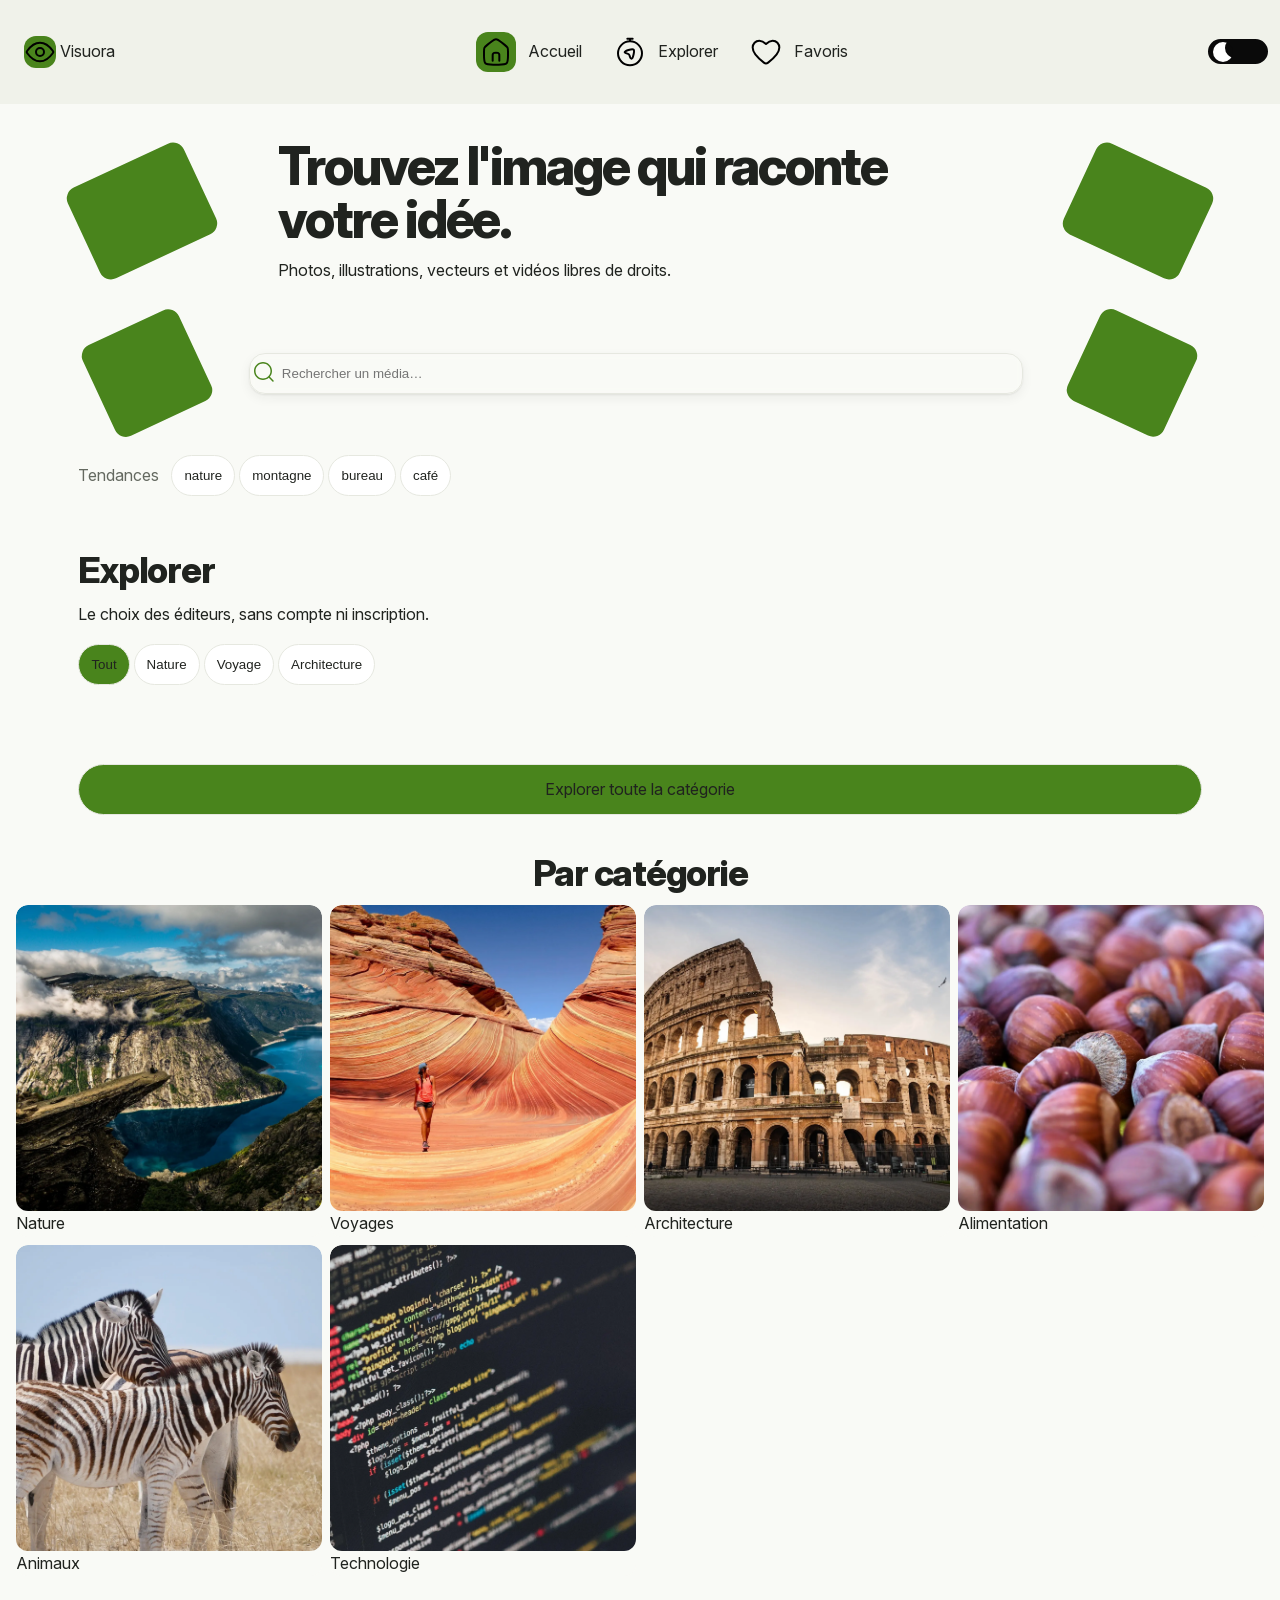
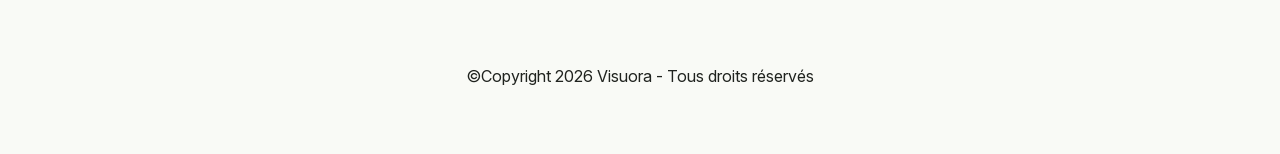
==== index.html @ 0658a121 "feat: bouton de changement de theme et etat par defaut du bouton en fonction du theme systeme" ====
<!DOCTYPE html>
<html lang="fr">
<head>
    <meta charset="UTF-8">
    <meta name="viewport" content="width=device-width, initial-scale=1.0">
    <meta name="description" content="Trouvez des photos et vidéos en haute résolution.">
    <meta name="google" content="notranslate">
    <link rel="preload" href="assets/fonts/InterVariable.woff2" as="font" type="font/woff2" crossorigin>
    <link rel="stylesheet" href="css/main.css">
    <title>Accueil - Visuora</title>
</head>
<body>

    <header class="flex-around">

        <div class="flex-center hamburger-container">
            <label class="burger" for="burger">
                <input type="checkbox" id="burger">
                <span></span>
                <span></span>
                <span></span>
            </label>
            <a href="index.html" class="flex-center-y logo" title="Accueil">
                <img src="assets/icons/eye.svg" class="icone" alt="icône d'un oeil">
                Visuora
            </a>
        </div>

        <label for="burger" class="menu-overlay" aria-label="Fermer le menu"></label>

        <nav class="navbar">
            <ul class="flex-around navbar-link">
                <li>
                    <a href="index.html" aria-current="page" title="Accueil">
                        <img src="assets/icons/house.svg" class="icone" alt="icône d'une maison">    
                        Accueil
                    </a>
                </li>
                <li>
                    <a href="explorer.html" title="Explorer">
                        <img src="assets/icons/compass.svg" class="icone" alt="icône d'une boussole">
                        Explorer
                    </a>
                </li>
                <li>
                    <a href="favoris.html" title="Favoris">
                        <img src="assets/icons/heart.svg" class="icone" alt="icône d'un coeur">
                        Favoris
                    </a>
                </li>
            </ul>
        </nav>

        <!-- changement de theme  -->
        <div class="toggle-switch">
            <label class="switch-label">
                <input type="checkbox" aria-label="theme sombre" class="checkbox">
                <span class="slider"></span>
            </label>
        </div>  
    </header>

    <main>
        <!-- hero section  -->
        <section class="hero" aria-labelledby="titre-hero">
            <div class="m-90 flex-center">
                <div class="hero-card hero-card-left"></div>
                <div class="hero-title">
                    <h1 id="titre-hero">Trouvez l'image qui raconte votre idée.</h1>
                    <p>Photos, illustrations, vecteurs et vidéos libres de droits.</p>
                </div>
                <div class="hero-card hero-card-right"></div>
            </div>

            <!-- champ de recherche des médias  -->
            <div class="rechercher m-90">
                <form class="flex-center-y" role="search" action="explore.html">
                    <div class="hero-card hero-card-left"></div>
                    <div class="search-bar">
                        <svg viewBox="0 0 24 24" aria-hidden="true" class="search-icon">
                            <g>
                                <path
                                    d="M21.53 20.47l-3.66-3.66C19.195 15.24 20 13.214 20 11c0-4.97-4.03-9-9-9s-9 4.03-9 9 4.03 9 9 9c2.215 0 4.24-.804 5.808-2.13l3.66 3.66c.147.146.34.22.53.22s.385-.073.53-.22c.295-.293.295-.767.002-1.06zM3.5 11c0-4.135 3.365-7.5 7.5-7.5s7.5 3.365 7.5 7.5-3.365 7.5-7.5 7.5-7.5-3.365-7.5-7.5z"
                                ></path>
                            </g>
                        </svg>
                        <input type="search" id="input-search" name="q" placeholder="Rechercher un média…" aria-label="Rechercher des médias">
                    </div>
                    <div class="hero-card hero-card-right"></div>
                </form>
            </div>

            <!-- bouttons de filtres  -->
            <div class="container-btn flex-center-y m-90">
                <span class="tendance">Tendances</span>
                <button type="button" class="btn">nature</button>
                <button type="button" class="btn">montagne</button>
                <button type="button" class="btn">bureau</button>
                <button type="button" class="btn">café</button>
            </div>
        </section>

        <!-- section exploration  -->
        <section class="exploration" aria-labelledby="titre-exploration">
            <div class="m-90">
                <h2 id="titre-exploration">Explorer</h2>
                <p>Le choix des éditeurs, sans compte ni inscription.</p>
            </div>

            <div class="container-btn flex-center-y m-90">
                <button type="button" class="btn actif">Tout</button>
                <button type="button" class="btn">Nature</button>
                <button type="button" class="btn">Voyage</button>
                <button type="button" class="btn">Architecture</button>
            </div>

            <!-- gallerie photo  -->
            <div class="exploration-carte m-90 grid-cols-2">
                <div class="gallery">
                    <div class="gallery-image">
                        <img loading="lazy" width="150" height="250" decoding="async" src="assets/img/adam-kring-3DuBZ3OjFNc-unsplash.webp" alt="">
                        <div class="icone-container flex-between">
                            <button type="button" class="btn-icone " aria-pressed="false" aria-label="like">
                                <svg aria-hidden="true" xmlns="http://www.w3.org/2000/svg" viewBox="0 0 24 24" class="icone-coeur">
                                    <path fill="none" stroke="currentColor" stroke-linecap="round" stroke-linejoin="round" stroke-width="2" d="M4.318 6.318a4.5 4.5 0 0 0 0 6.364L12 20.364l7.682-7.682a4.5 4.5 0 0 0-6.364-6.364L12 7.636l-1.318-1.318a4.5 4.5 0 0 0-6.364 0"/>
                                </svg>
                            </button>
                            <button type="button" class="btn-icone flex-between" aria-pressed="false" aria-label="favori">
                                <svg aria-hidden="true" xmlns="http://w3.org" viewBox="0 0 24 24" class="icone-favoris">
                                    <path fill="none" stroke="currentColor" stroke-linecap="round" stroke-linejoin="round" stroke-width="2" d="M5 3h14a2 2 0 0 1 2 2v16l-7-3.5L5 21V5a2 2 0 0 1 2-2z"/>
                                </svg>
                            </button>
                        </div>
                    </div>
                </div>
                <a href="explorer.html" class="btn btn-search" title="Rechercher">Explorer toute la catégorie</a>
            </div>
        </section>

        <!-- section recherce par catégorie  -->
        <section class="categorie" aria-labelledby="titre-categorie">
            <div class="m-90">
                <h2 id="titre-categorie" class="text-center">Par catégorie</h2>
            </div>
            <div class="grid-cols-2 categorie-carte">
                <!-- 1ere carte  -->
                <article class="card">
                    <div class="card-image">
                        <a class="card-link" href="explorer.html" aria-label="Voir le détail : paysage vert">
                            <figure class="card-figure">
                                <img src="assets/img/nature.webp" width="165" height="130" alt="bord de montagne avec un océan tout bas" loading="lazy" decoding="async">
                                <figcaption>Nature</figcaption>
                            </figure>
                        </a>
                    </div>
                </article>

                <!-- 2eme carte  -->
                <article class="card">
                    <div class="card-image">
                        <a class="card-link" href="explorer.html" aria-label="Voir le détail : paysage de voyage">
                            <figure class="card-figure">
                                <img src="assets/img/voyage.webp" width="165" height="130" alt="voyageuse dans un désert" loading="lazy">
                                <figcaption>Voyages</figcaption>
                            </figure>
                        </a>
                    </div>
                </article>

                <!-- 3eme carte  -->
                <article class="card">
                    <div class="card-image">
                        <a class="card-link" href="explorer.html" aria-label="Voir le détail : paysage architectural">
                            <figure class="card-figure">
                                <img src="assets/img/architecture.webp" width="165" height="130" alt="rome" loading="lazy">
                                <figcaption>Architecture</figcaption>
                            </figure>
                        </a>
                    </div>
                </article>

                <!-- 4eme carte  -->
                <article class="card">
                    <div class="card-image">
                        <a class="card-link" href="explorer.html" aria-label="Voir le détail : alimentation">
                            <figure class="card-figure">
                                <img src="assets/img/alimentation.webp" width="165" height="130" alt="bétrave" loading="lazy">
                                <figcaption>Alimentation</figcaption>
                            </figure>
                        </a>
                    </div>
                </article>

                <!-- 5eme carte  -->
                <article class="card">
                    <div class="card-image">
                        <a class="card-link" href="explorer.html" aria-label="Voir le détail : alimentation">
                            <figure class="card-figure">
                                <img src="assets/img/animaux.webp" width="165" height="130" alt="deux zébres" loading="lazy">
                                <figcaption>Animaux</figcaption>
                            </figure>
                        </a>
                    </div>
                </article>

                <!-- 6eme carte  -->
                <article class="card">
                    <div class="card-image">
                        <a class="card-link" href="explorer.html" aria-label="Voir le détail : alimentation">
                            <figure class="card-figure">
                                <img src="assets/img/technologie.webp" width="165" height="130" alt="lignes de code informatique en php" loading="lazy">
                                <figcaption>Technologie</figcaption>
                            </figure>
                        </a>
                    </div>
                </article>
            </div>
        </section>
    </main>

    <footer>
        <p class="text-center">
            &copy;Copyright 2026 Visuora - Tous droits réservés
        </p>
    </footer>

    <script src="js/main.js"></script>
</body>
</html>
---- css/main.css ----
@import url('variables.css');
@import url('utilities/utils.css');
@import url('components/navbar.css');
@import url('components/cartes.css');
@import url('components/buttons.css');

* {
    margin: 0;
    padding: 0;
    box-sizing: border-box;
}

body {
    font-family: var(--font-family);
    font-size: var(--text-body);
    line-height: var(--leading-body);
    background-color: var(--clr-bg);
    color: var(--clr-texte);
}

h1 {
    font-size: var(--text-h1);
    line-height: var(--leading-tight);
    font-weight: 800;
    letter-spacing: -0.04em;
    margin-bottom: var(--space-3);
}

h2 {
    font-size: var(--text-h2);
    line-height: 1.05;
    font-weight: 800;
    letter-spacing: -0.035em;
    margin-bottom: var(--space-3);
}

h3 {
    font-size: var(--text-h3);
    line-height: var(--leading-snug);
    font-weight: 700;
    letter-spacing: -0.02em;
    margin-bottom: var(--space-3);
}

img {
    display: block;
    max-width: 100%;
    height: auto;
    object-fit: cover;
    aspect-ratio: 1 / 1;
}

header {
    z-index: var(--z-header);
    background-color: var(--clr-surface-2);
    width: 100%;
    gap: var(--space-9);
    padding: var(--space-5) 0;
}

.hamburger-container {
    gap: var(--space-3);
}

.burger {
    display: none;
}

.logo {
    gap: var(--space-1);
}

img.icone {
    color: var(--clr-texte);
}

.logo img {
    background-color: var(--clr-accent);
    border-radius: var(--radius-card);
}

ul {
    list-style: none;
}

a {
    text-decoration: none;
    color: var(--clr-texte);
}

a[aria-current="page"] img {
    background-color: var(--clr-accent);
    padding: var(--space-1);
    border-radius: var(--radius-card);
}

a:focus-visible {
    outline: 3px solid var(--clr-accent);
    outline-offset: 2px;
}

section {
    margin: var(--space-2) auto;
    padding: var(--space-4);
}

.hero-title {
    padding: var(--space-2) var(--space-5);
}

.hero-card {
    display: none;
    width: 150px;
    height: 100px;
    background-color: var(--clr-accent);
    border-radius: var(--radius-card);
}

.hero-card-left {
    margin-right: var(--space-7);
    transform: rotate(-25deg);
}

.hero-card-right {
    margin-left: var(--space-7);
    transform: rotate(25deg);
}

.rechercher {
    margin-top: var(--space-4);
    margin-bottom: var(--space-4);
    padding: var(--space-4);
}

input {
    width: 100%;
    backdrop-filter: blur(4px);
    background: transparent;
    border: 1px solid var(--clr-border);
    padding: var(--space-3) var(--space-6);
    border-radius: var(--radius-panel);
    box-shadow: var(--shadow-sm);
}

input:focus {
    outline: 1px solid var(--clr-focus);
}

.search-bar {
    width: 100%;
    position: relative;
    margin-right: var(--space-2);
}

.search-icon {
    position: absolute;
    left: 3px;
    top: 7px;
    fill: var(--clr-accent);
    width: var(--space-5);
    height: var(--space-5);
    pointer-events: none;
    z-index: 1;
}

.grid-cols-2 .gallery {
    grid-column: span 2;
}

.gallery {
    column-count: 2;
    column-gap: var(--space-3);
}

.gallery-image {
    position: relative;
    break-inside: avoid;
    margin-bottom: var(--space-3);
    cursor: pointer;
    filter: brightness(1);
    transition: filter var(--transition-fast);
}

.gallery-image:focus-within .btn-icone {
    opacity: 1;
}

.gallery-image img {
    width: 100%;
    aspect-ratio: auto;
}

.icone-container {
    position: absolute;
    bottom: 0;
    gap: var(--space-2);
    width: 100%;
}

.btn-icone svg {
    width: var(--text-body);
    height: var(--text-body);
}

.container-btn {
    margin-top: var(--space-4);
    margin-bottom: var(--space-4);
}

.actif {
    background-color: var(--clr-accent);
    color: var(--clr-texte);
}

.tendance {
    color: var(--clr-texte-muet);
    padding-right: var(--space-2);
}

footer {
    padding: var(--space-8);
    margin-bottom: var(--space-8);
}

/* applique le filtre sur le conteneur de l'image de la galerie et 
fait apparaitre les boutons like et si l'appareil possede un pointeur pour survoler
les elements  */
@media (hover: hover) {

    .btn-icone {
        opacity: 0;
    }

    .gallery-image:focus-within .btn-icone,
    .gallery-image:hover .btn-icone {
        opacity: 1;
    }

    .gallery-image:hover,
    .gallery-image:focus-within {
        filter: brightness(.6);
    }
}

@media screen and (min-width: 768px) {
    header.flex-around {
        justify-content: space-between;
    }

    .hamburger-container {
        margin-left: var(--space-5);
        gap: var(--space-4);
    }

    .burger {
        display: block;
    }

    /* le voile sombre */
    .menu-overlay {
        position: fixed;
        inset: 0;
        background-color: var(--clr-overlay);
        opacity: 0;
        visibility: hidden;
        transition: opacity var(--transition-slow),
            visibility var(--transition-slow);
        z-index: calc(var(--z-popover) - 2);
    }

    /* verifie que la checkbox dans le container hamburger est checké pour 
    faire apparaitre le menu hamburger au dessus de la navbar  */
    .hamburger-container:has(#burger:checked) .burger {
        position: fixed;
        top: var(--space-6);
        left: var(--space-5);
        z-index: var(--z-popover);
    }

    /* fait apparaitre le voile sombre si #burger est checké et que 
    menu-overlay est un oncle de la checkobx */
    .hamburger-container:has(#burger:checked)~.menu-overlay {
        opacity: 1;
        visibility: visible;
    }

    /* affiche la barre de naviagation à gauche  */
    .navbar {
        position: fixed;
        left: 0;
        height: 100vh;
        max-width: 220px;
        padding-top: var(--space-9);
        transform: translateX(-100%);
        transition: transform var(--transition-slow);
        z-index: calc(var(--z-popover) - 1);
        background-color: var(--clr-bg);
    }

    .hamburger-container:has(#burger:checked)~.navbar {
        transform: translateX(0);
    }

    .navbar-link {
        display: flex;
        flex-direction: column;
        align-items: start;
        padding-left: var(--space-6);
        gap: var(--space-6);
    }

    .navbar-link img {
        display: inline;
        margin-top: var(--space-3);
    }

    .navbar-link li a {
        display: flex;
        align-items: center;
        gap: var(--space-2);
    }

    .toggle-switch {
        margin-right: var(--space-3);
    }

    .hero {
        margin-top: var(--space-3);
    }

    .hero-card {
        display: block;
    }

    .categorie-carte {
        grid-template-columns: repeat(4, 1fr);
    }
}

@media screen and (min-width: 960px) {

    header.flex-around {
        position: sticky;
        top: 0;
    }

    .burger {
        display: none;
    }

    .navbar {
        position: static;
        background-color: transparent;
        border-top: none;
        width: auto;
        transform: translateX(0);
        padding: 0;
        transition: none;
        z-index: auto;
        height: auto;
        margin: 0 auto;
    }

    .navbar-link {
        display: flex;
        flex-direction: row;
        justify-content: center;
        align-items: center;
        padding-left: 0;
        padding-top: var(--space-2);
        gap: var(--space-6);
    }

    .navbar-link li {
        flex-shrink: 0;
    }

    .navbar-link li a {
        display: inline-flex;
        align-items: center;
        justify-content: center;
        gap: var(--space-3);
        white-space: nowrap;
    }

    .navbar-link img {
        margin-top: 0;
        margin-left: 0;
    }

    #select-wrapper {
        margin-left: var(--space-4);
    }

    .gallery {
        column-count: 4;
    }

    .btn-icone svg {
        width: var(--text-h2);
        height: var(--text-h2);
    }

    footer {
        margin-bottom: 0;
    }

}
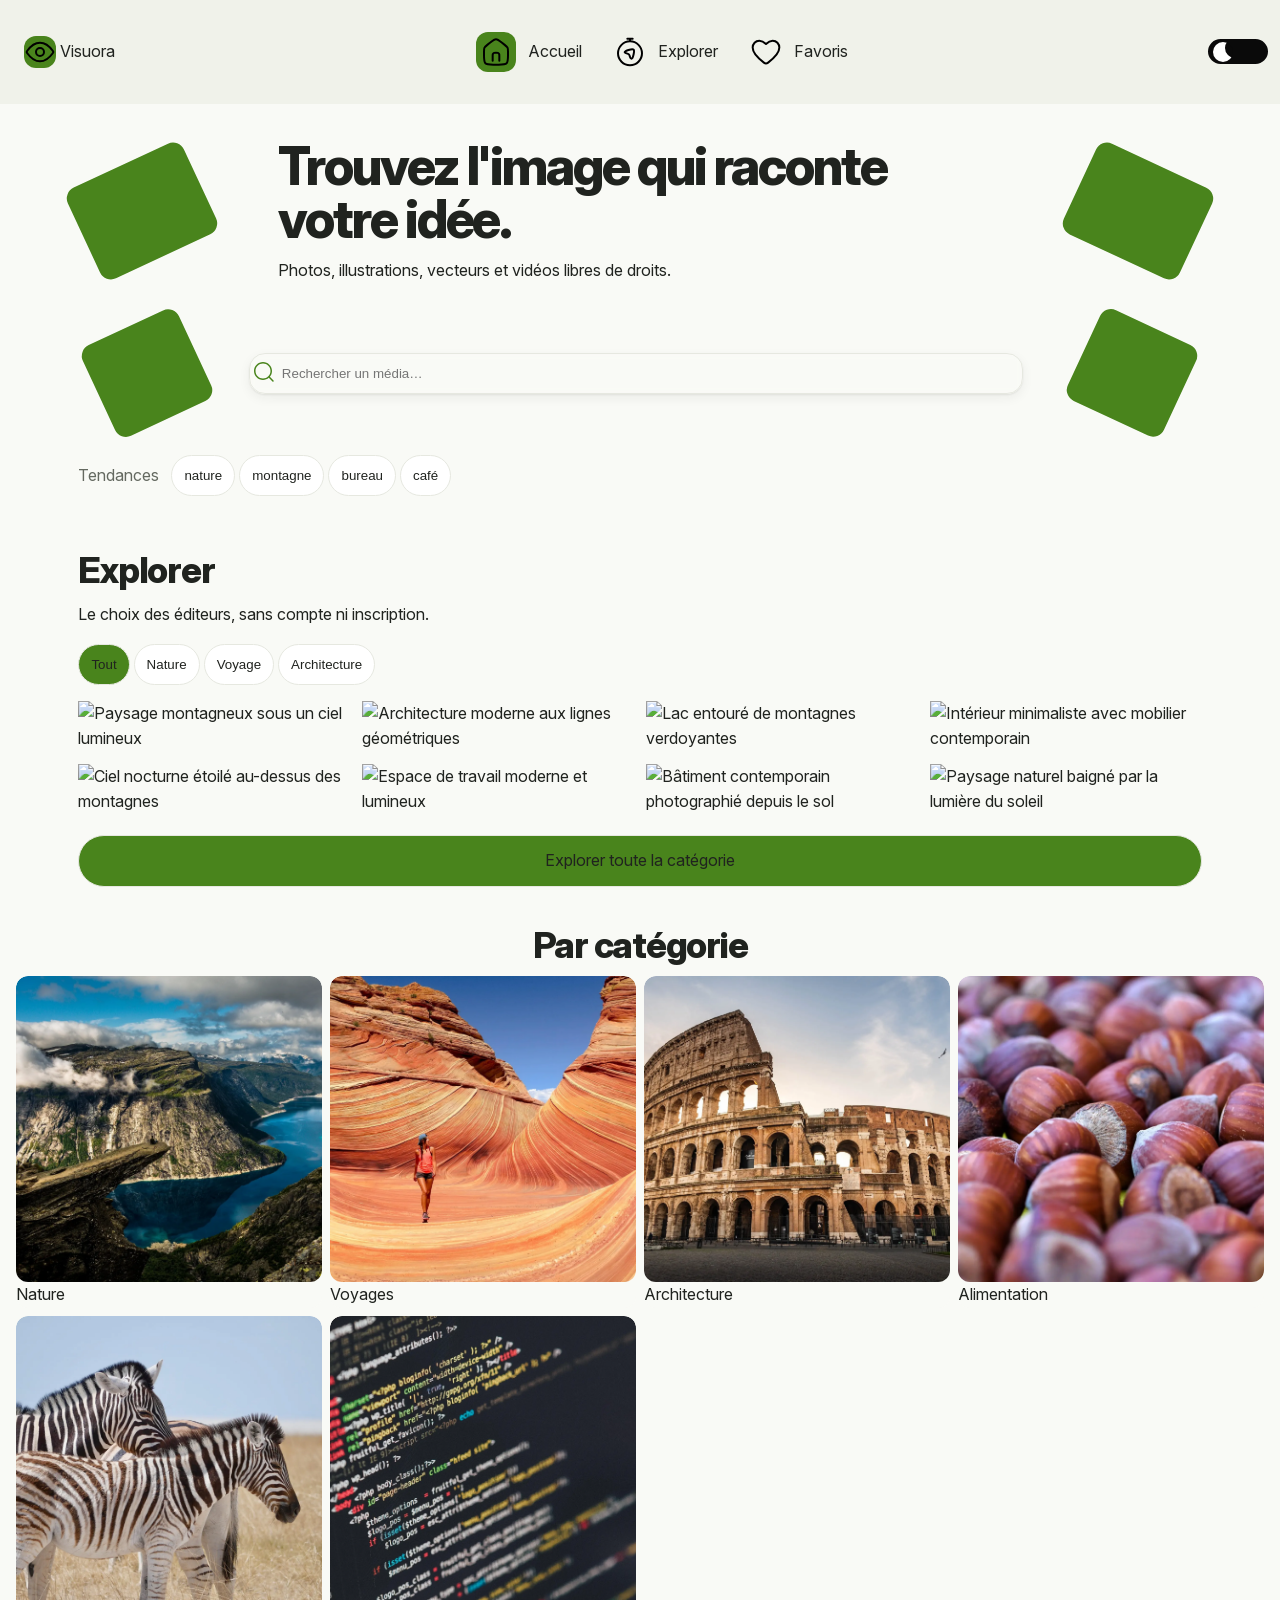
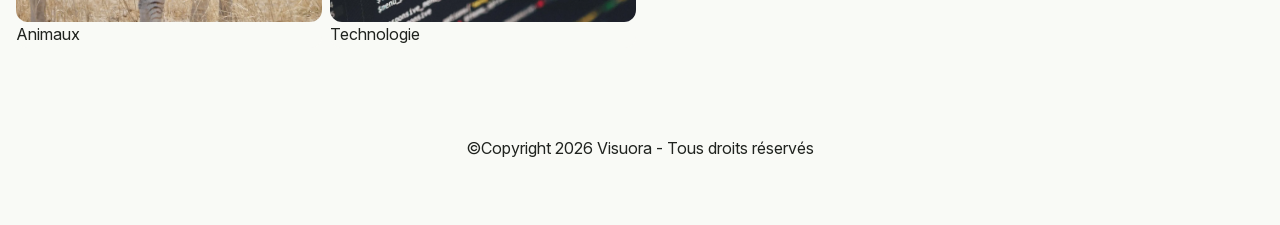
==== commit f0be84d0: "feat: géneration et création de la strucutre de la gallerie avec un fichier JSON de test" ====
--- a/index.html
+++ b/index.html
@@ -5,12 +5,12 @@
     <meta name="viewport" content="width=device-width, initial-scale=1.0">
     <meta name="description" content="Trouvez des photos et vidéos en haute résolution.">
     <meta name="google" content="notranslate">
-    <link rel="preload" href="assets/fonts/InterVariable.woff2" as="font" type="font/woff2" crossorigin>
+    <link rel="preload"  href="assets/fonts/InterVariable.woff2" as="font" type="font/woff2" crossorigin>
     <link rel="stylesheet" href="css/main.css">
+    <script src="js/main.js" defer></script>
     <title>Accueil - Visuora</title>
 </head>
 <body>
-
     <header class="flex-around">
 
         <div class="flex-center hamburger-container">
@@ -117,21 +117,6 @@
             <!-- gallerie photo  -->
             <div class="exploration-carte m-90 grid-cols-2">
                 <div class="gallery">
-                    <div class="gallery-image">
-                        <img loading="lazy" width="150" height="250" decoding="async" src="assets/img/adam-kring-3DuBZ3OjFNc-unsplash.webp" alt="">
-                        <div class="icone-container flex-between">
-                            <button type="button" class="btn-icone " aria-pressed="false" aria-label="like">
-                                <svg aria-hidden="true" xmlns="http://www.w3.org/2000/svg" viewBox="0 0 24 24" class="icone-coeur">
-                                    <path fill="none" stroke="currentColor" stroke-linecap="round" stroke-linejoin="round" stroke-width="2" d="M4.318 6.318a4.5 4.5 0 0 0 0 6.364L12 20.364l7.682-7.682a4.5 4.5 0 0 0-6.364-6.364L12 7.636l-1.318-1.318a4.5 4.5 0 0 0-6.364 0"/>
-                                </svg>
-                            </button>
-                            <button type="button" class="btn-icone flex-between" aria-pressed="false" aria-label="favori">
-                                <svg aria-hidden="true" xmlns="http://w3.org" viewBox="0 0 24 24" class="icone-favoris">
-                                    <path fill="none" stroke="currentColor" stroke-linecap="round" stroke-linejoin="round" stroke-width="2" d="M5 3h14a2 2 0 0 1 2 2v16l-7-3.5L5 21V5a2 2 0 0 1 2-2z"/>
-                                </svg>
-                            </button>
-                        </div>
-                    </div>
                 </div>
                 <a href="explorer.html" class="btn btn-search" title="Rechercher">Explorer toute la catégorie</a>
             </div>
@@ -223,7 +208,5 @@
             &copy;Copyright 2026 Visuora - Tous droits réservés
         </p>
     </footer>
-
-    <script src="js/main.js"></script>
 </body>
 </html>
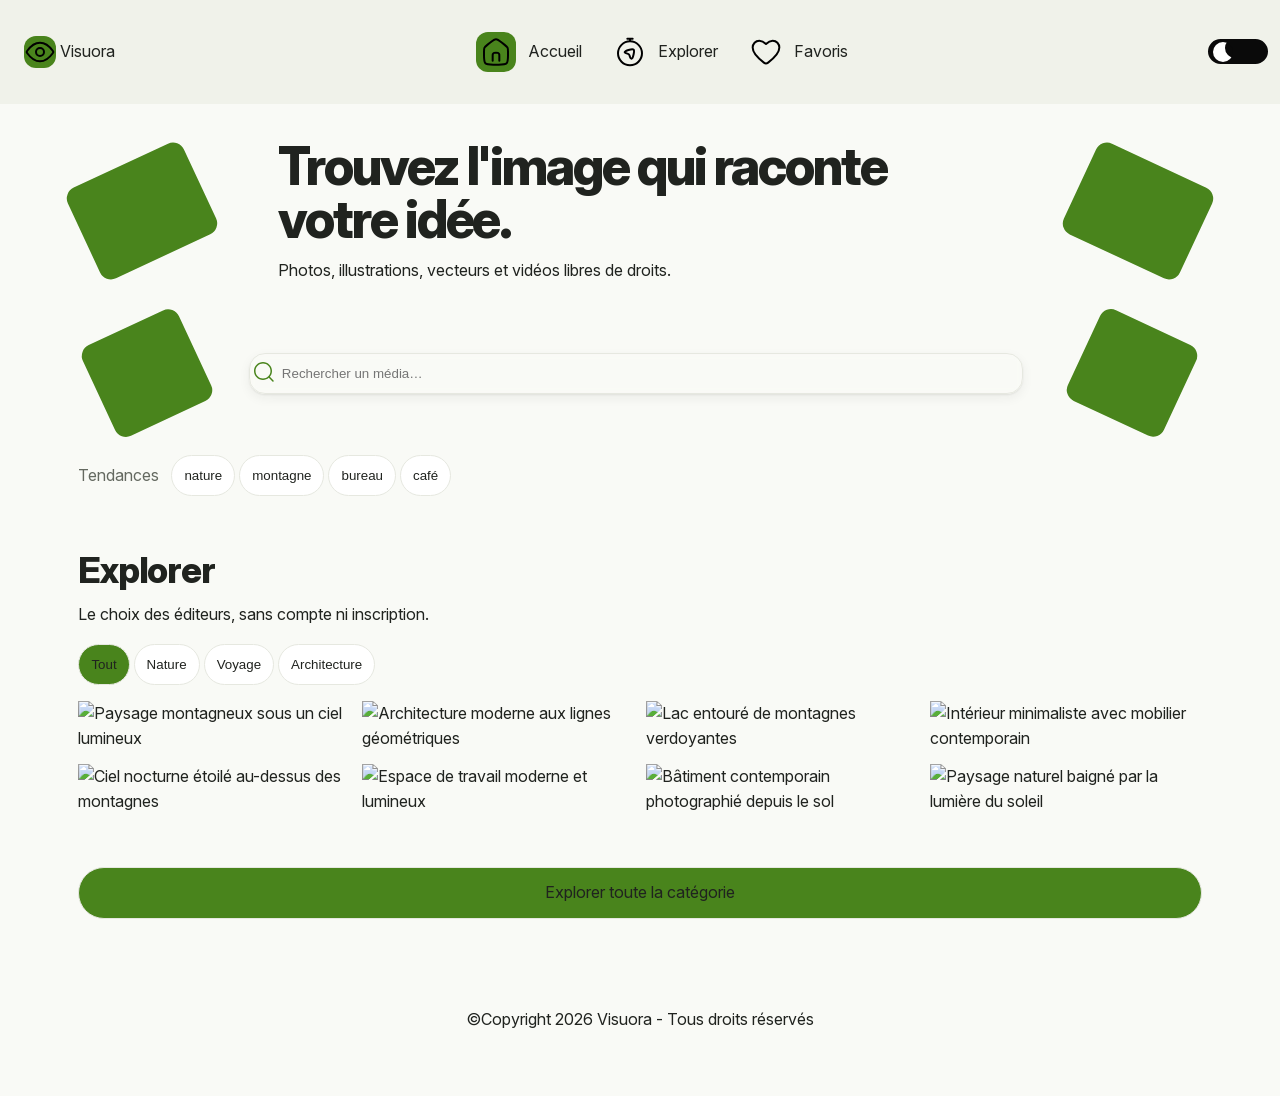
==== commit 25f76a97: "style: suppression de la section exploration par catégorie et du fichier de composant des carte" ====
--- a/index.html
+++ b/index.html
@@ -121,86 +121,6 @@
                 <a href="explorer.html" class="btn btn-search" title="Rechercher">Explorer toute la catégorie</a>
             </div>
         </section>
-
-        <!-- section recherce par catégorie  -->
-        <section class="categorie" aria-labelledby="titre-categorie">
-            <div class="m-90">
-                <h2 id="titre-categorie" class="text-center">Par catégorie</h2>
-            </div>
-            <div class="grid-cols-2 categorie-carte">
-                <!-- 1ere carte  -->
-                <article class="card">
-                    <div class="card-image">
-                        <a class="card-link" href="explorer.html" aria-label="Voir le détail : paysage vert">
-                            <figure class="card-figure">
-                                <img src="assets/img/nature.webp" width="165" height="130" alt="bord de montagne avec un océan tout bas" loading="lazy" decoding="async">
-                                <figcaption>Nature</figcaption>
-                            </figure>
-                        </a>
-                    </div>
-                </article>
-
-                <!-- 2eme carte  -->
-                <article class="card">
-                    <div class="card-image">
-                        <a class="card-link" href="explorer.html" aria-label="Voir le détail : paysage de voyage">
-                            <figure class="card-figure">
-                                <img src="assets/img/voyage.webp" width="165" height="130" alt="voyageuse dans un désert" loading="lazy">
-                                <figcaption>Voyages</figcaption>
-                            </figure>
-                        </a>
-                    </div>
-                </article>
-
-                <!-- 3eme carte  -->
-                <article class="card">
-                    <div class="card-image">
-                        <a class="card-link" href="explorer.html" aria-label="Voir le détail : paysage architectural">
-                            <figure class="card-figure">
-                                <img src="assets/img/architecture.webp" width="165" height="130" alt="rome" loading="lazy">
-                                <figcaption>Architecture</figcaption>
-                            </figure>
-                        </a>
-                    </div>
-                </article>
-
-                <!-- 4eme carte  -->
-                <article class="card">
-                    <div class="card-image">
-                        <a class="card-link" href="explorer.html" aria-label="Voir le détail : alimentation">
-                            <figure class="card-figure">
-                                <img src="assets/img/alimentation.webp" width="165" height="130" alt="bétrave" loading="lazy">
-                                <figcaption>Alimentation</figcaption>
-                            </figure>
-                        </a>
-                    </div>
-                </article>
-
-                <!-- 5eme carte  -->
-                <article class="card">
-                    <div class="card-image">
-                        <a class="card-link" href="explorer.html" aria-label="Voir le détail : alimentation">
-                            <figure class="card-figure">
-                                <img src="assets/img/animaux.webp" width="165" height="130" alt="deux zébres" loading="lazy">
-                                <figcaption>Animaux</figcaption>
-                            </figure>
-                        </a>
-                    </div>
-                </article>
-
-                <!-- 6eme carte  -->
-                <article class="card">
-                    <div class="card-image">
-                        <a class="card-link" href="explorer.html" aria-label="Voir le détail : alimentation">
-                            <figure class="card-figure">
-                                <img src="assets/img/technologie.webp" width="165" height="130" alt="lignes de code informatique en php" loading="lazy">
-                                <figcaption>Technologie</figcaption>
-                            </figure>
-                        </a>
-                    </div>
-                </article>
-            </div>
-        </section>
     </main>
 
     <footer>
--- a/css/main.css
+++ b/css/main.css
@@ -1,7 +1,6 @@
 @import url('variables.css');
 @import url('utilities/utils.css');
 @import url('components/navbar.css');
-@import url('components/cartes.css');
 @import url('components/buttons.css');
 
 * {
@@ -188,6 +187,14 @@
 .gallery-image img {
     width: 100%;
     aspect-ratio: auto;
+}
+
+.exploration-carte{
+    gap: var(--space-2);
+}
+
+.exploration-carte .btn-search {
+    margin-top: var(--space-6);
 }
 
 .icone-container {
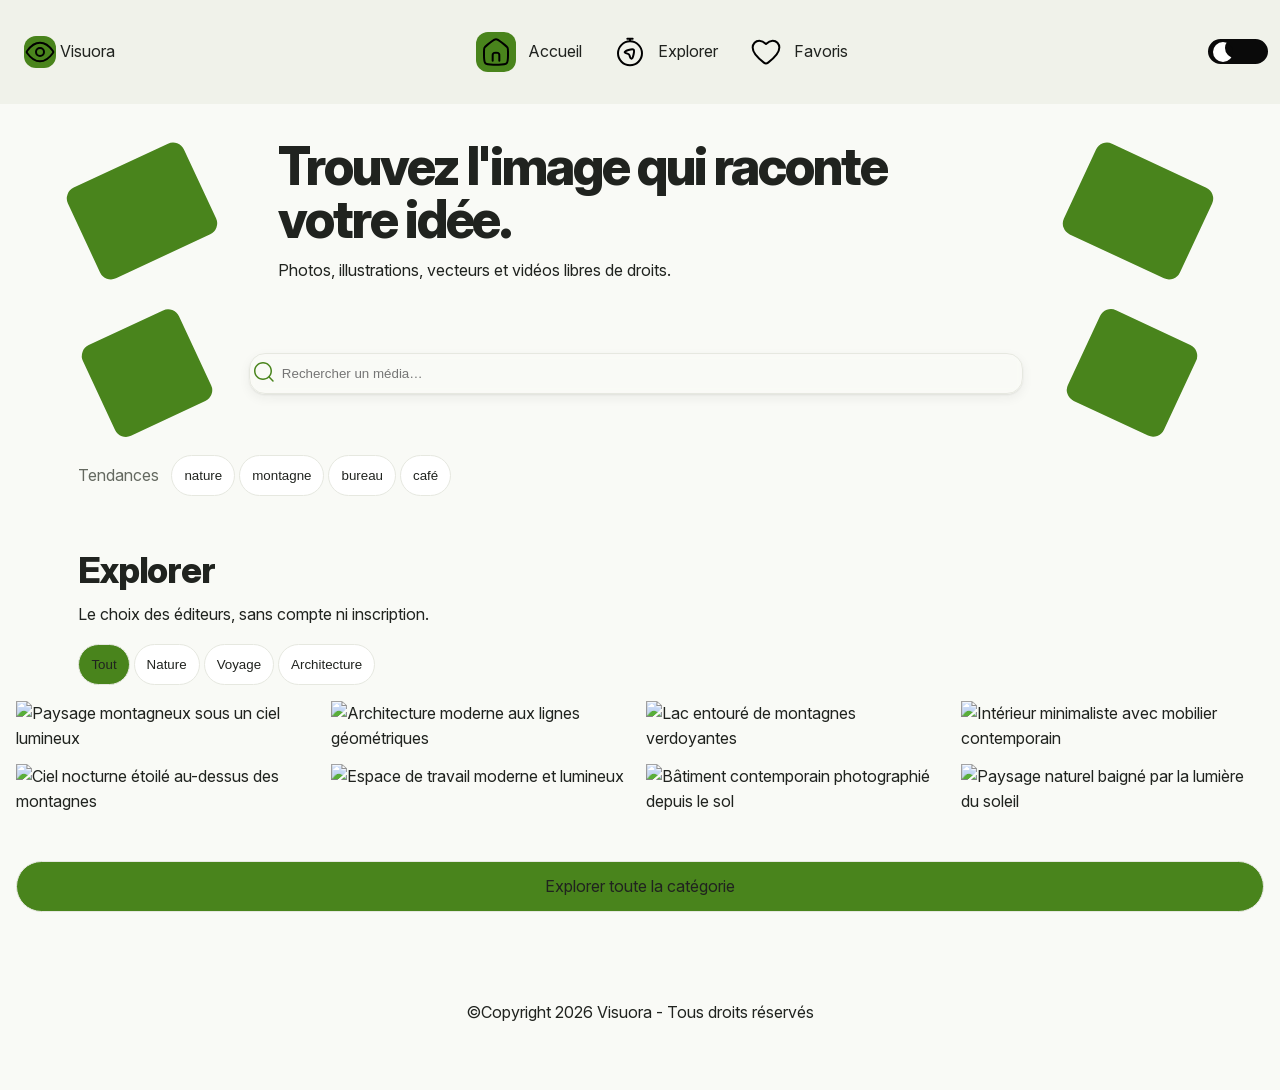
==== commit 15112b5a: "style: suppression de la classe utilitaire m-90 sur la div recevant les images" ====
--- a/index.html
+++ b/index.html
@@ -115,7 +115,7 @@
             </div>
 
             <!-- gallerie photo  -->
-            <div class="exploration-carte m-90 grid-cols-2">
+            <div class="exploration-carte grid-cols-2">
                 <div class="gallery">
                 </div>
                 <a href="explorer.html" class="btn btn-search" title="Rechercher">Explorer toute la catégorie</a>
--- a/css/main.css
+++ b/css/main.css
@@ -207,6 +207,19 @@
 .btn-icone svg {
     width: var(--text-body);
     height: var(--text-body);
+    pointer-events: none;
+}
+
+.btn-icone path {
+    pointer-events: none;
+}
+
+.btn-icone.fill {
+    color: red;
+}
+
+.btn-icone.fill svg path {
+    fill: currentColor;
 }
 
 .container-btn {
@@ -245,7 +258,7 @@
 
     .gallery-image:hover,
     .gallery-image:focus-within {
-        filter: brightness(.6);
+        filter: brightness(.75);
     }
 }
 
@@ -338,10 +351,6 @@
     .hero-card {
         display: block;
     }
-
-    .categorie-carte {
-        grid-template-columns: repeat(4, 1fr);
-    }
 }
 
 @media screen and (min-width: 960px) {
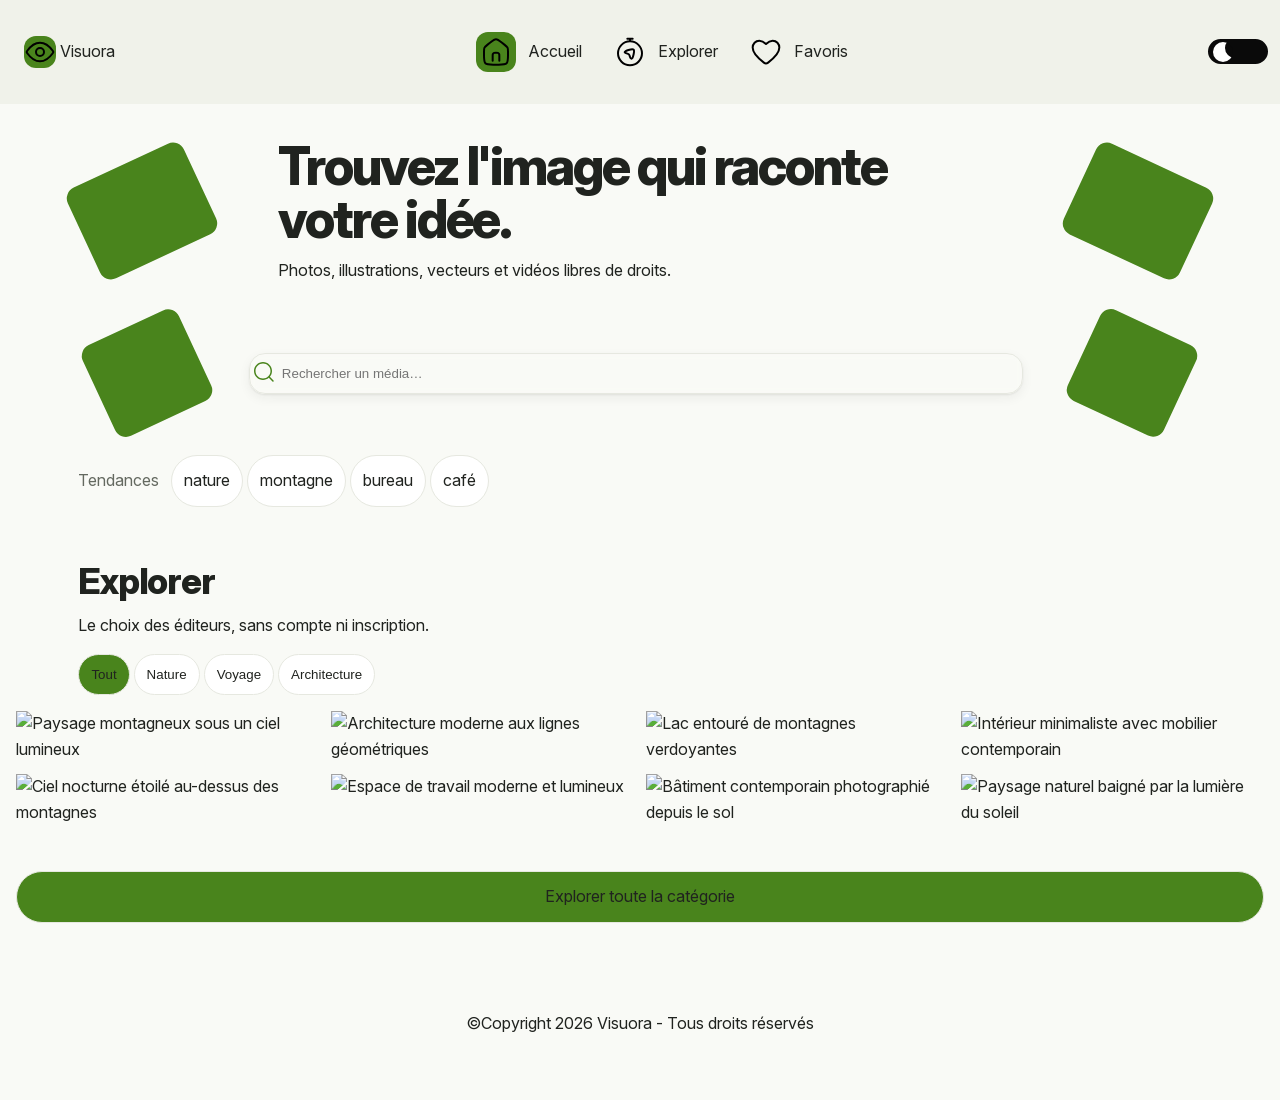
==== commit 5985380f: "feat: remplacement des boutons par des éléments span pour les filtres de tendance" ====
--- a/index.html
+++ b/index.html
@@ -93,10 +93,10 @@
             <!-- bouttons de filtres  -->
             <div class="container-btn flex-center-y m-90">
                 <span class="tendance">Tendances</span>
-                <button type="button" class="btn">nature</button>
-                <button type="button" class="btn">montagne</button>
-                <button type="button" class="btn">bureau</button>
-                <button type="button" class="btn">café</button>
+                <span class="tendance-btn">nature</span>
+                <span class="tendance-btn">montagne</span>
+                <span class="tendance-btn">bureau</span>
+                <span class="tendance-btn">café</span>
             </div>
         </section>
 
